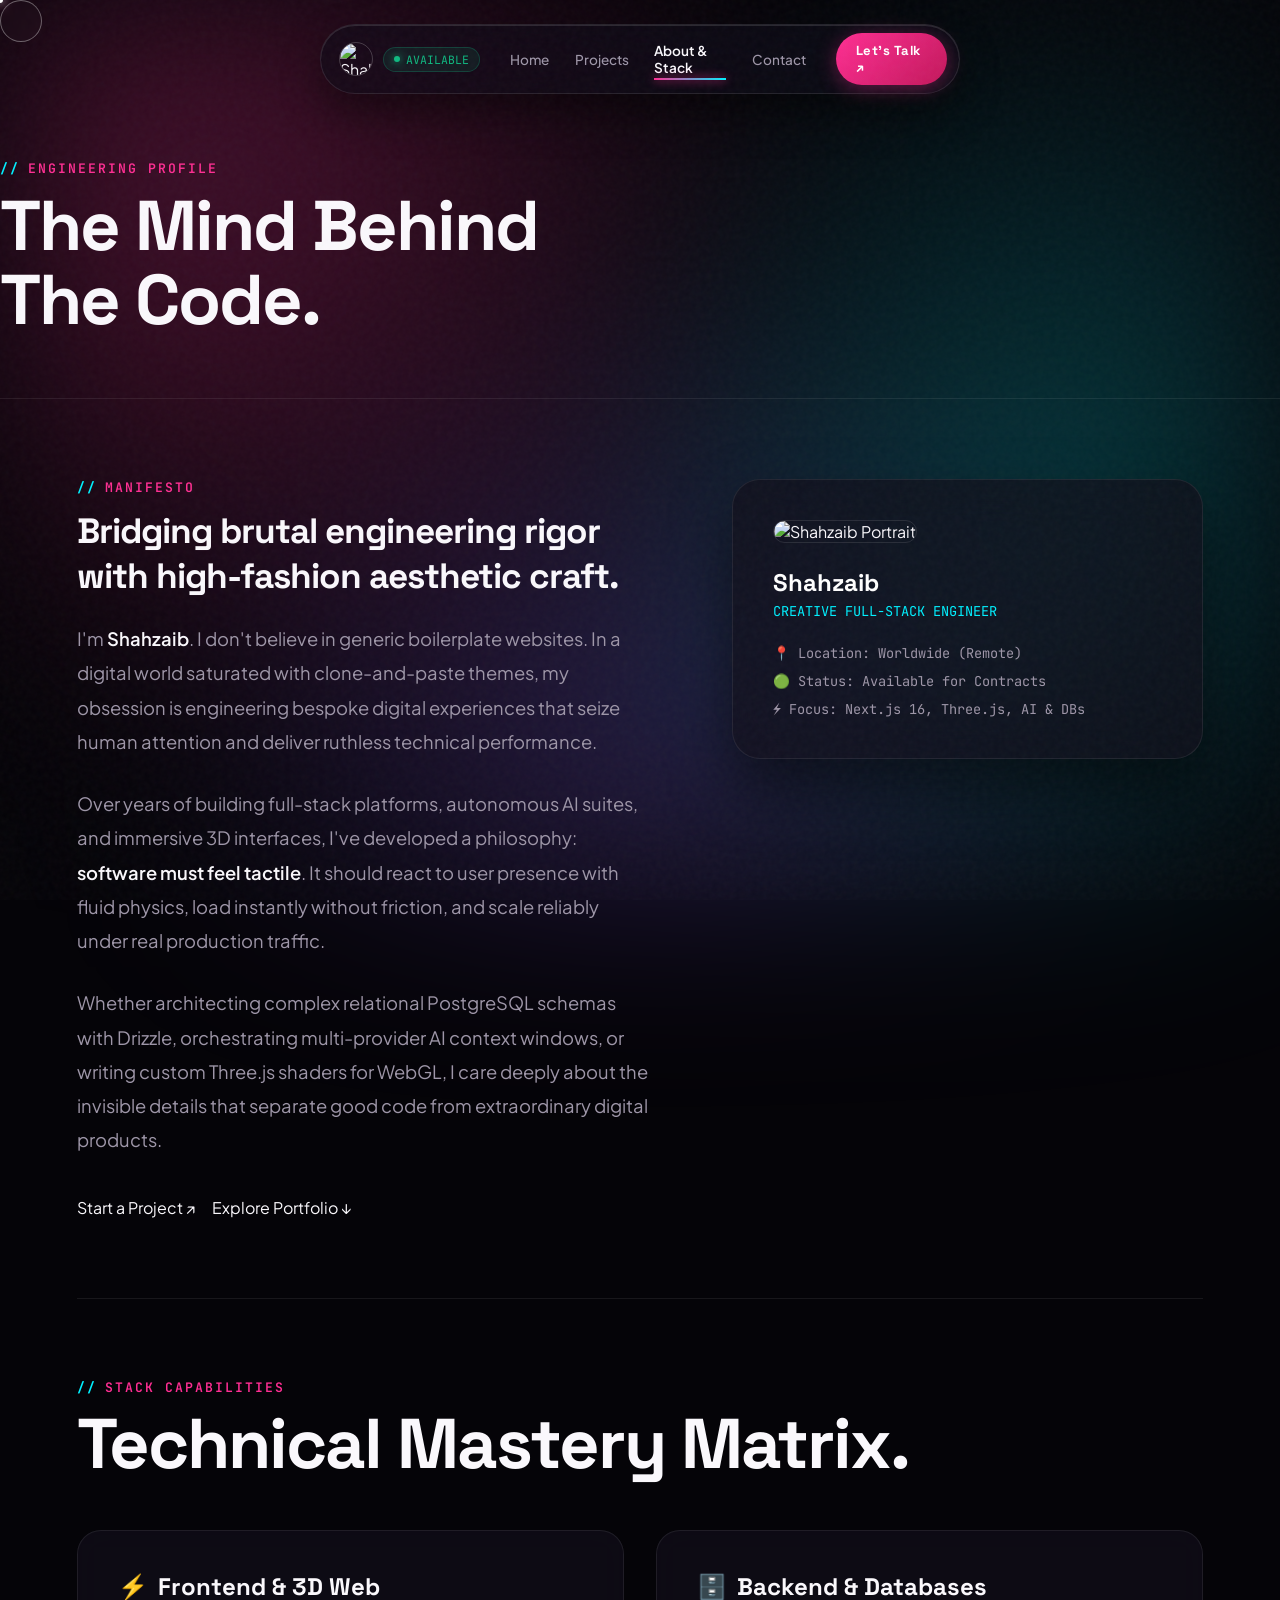
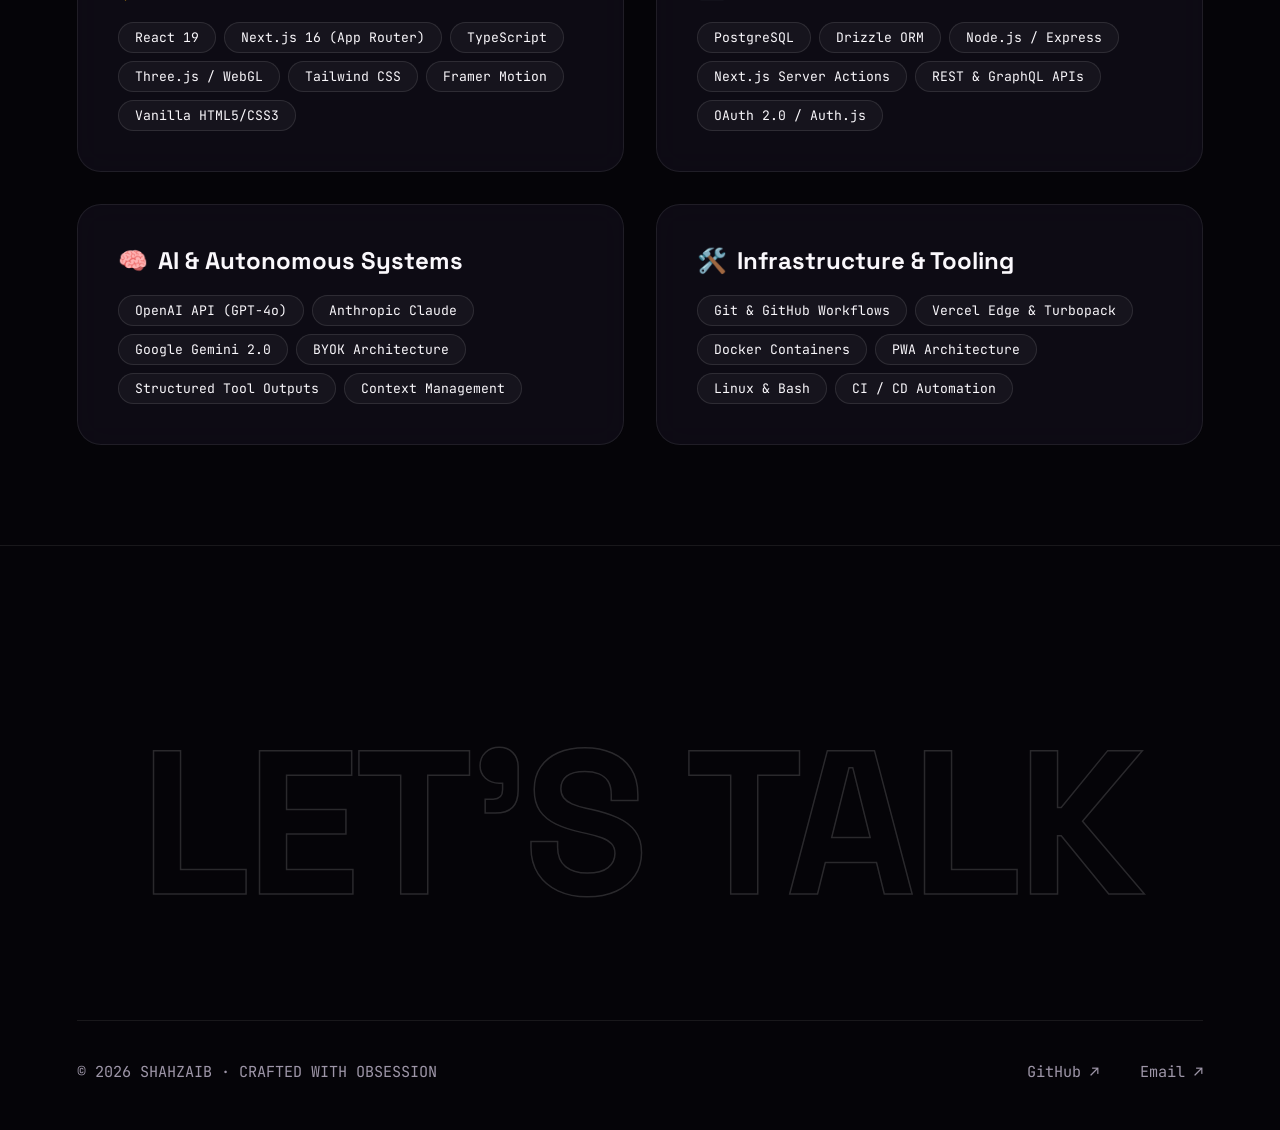
==== about/index.html @ f4f758da "Eliminate .html extensions with clean directory URLs (/work/, /about/, /contact/) and add 3D perspec" ====
<!DOCTYPE html>
<html lang="en">
<head>
    <meta charset="UTF-8">
    <meta name="viewport" content="width=device-width, initial-scale=1.0">
    <title>About & Stack — Shahzaib</title>
    
    <link rel="icon" type="image/jpeg" href="../images/logo.jpg">

    <link rel="preconnect" href="https://fonts.googleapis.com">
    <link rel="preconnect" href="https://fonts.gstatic.com" crossorigin>
    <link href="https://fonts.googleapis.com/css2?family=Plus+Jakarta+Sans:wght@300;400;500;600;700;800&family=Space+Grotesk:wght@500;600;700&family=JetBrains+Mono:wght@400;500&display=swap" rel="stylesheet">
    
    <link rel="stylesheet" href="../assets/css/style.css">

    <style>
        .page-header {
            padding: 160px 0 60px; border-bottom: 1px solid var(--border);
        }
        .bio-section {
            display: grid; grid-template-columns: 1.1fr 0.9fr; gap: 5rem;
            align-items: start; padding-top: 80px; padding-bottom: 80px;
        }
        .bio-text p {
            font-size: 1.15rem; color: var(--text-secondary); line-height: 1.85; margin-bottom: 1.8rem;
        }
        .bio-text p strong { color: var(--text-primary); font-weight: 600; }
        
        .profile-side-card {
            background: var(--bg-card); border: 1px solid var(--border);
            border-radius: 28px; padding: 2.5rem; backdrop-filter: blur(20px);
            box-shadow: 0 30px 60px rgba(0,0,0,0.5); position: sticky; top: 110px;
        }
        .profile-side-card img {
            width: 100%; height: 320px; object-fit: cover; border-radius: 18px;
            margin-bottom: 1.5rem; border: 1px solid rgba(255, 255, 255, 0.1);
        }

        .matrix-grid {
            display: grid; grid-template-columns: repeat(2, 1fr); gap: 2rem; margin-top: 3rem;
        }
        .matrix-card {
            background: var(--bg-card); border: 1px solid var(--border);
            border-radius: 24px; padding: 2.5rem; backdrop-filter: blur(15px);
            transition: all 0.4s var(--ease);
        }
        .matrix-card:hover {
            border-color: var(--accent-pink); transform: translateY(-5px);
            box-shadow: 0 20px 40px rgba(0,0,0,0.4), 0 0 25px rgba(255,46,147,0.15);
        }
        .matrix-card h3 {
            font-family: var(--font-heading); font-size: 1.5rem; margin-bottom: 1.2rem;
            display: flex; align-items: center; gap: 10px;
        }
        .matrix-pills { display: flex; flex-wrap: wrap; gap: 8px; }
        .matrix-pills span {
            background: rgba(255, 255, 255, 0.04); border: 1px solid rgba(255, 255, 255, 0.1);
            padding: 6px 16px; border-radius: 50px; font-family: var(--font-mono);
            font-size: 0.82rem; color: var(--text-primary);
        }

        @media (max-width: 992px) {
            .bio-section { grid-template-columns: 1fr; gap: 3rem; }
            .matrix-grid { grid-template-columns: 1fr; }
            .profile-side-card { position: relative; top: auto; }
        }
    </style>
</head>
<body>

    <div class="noise-overlay"></div>
    <div class="ambient-glow" id="ambient-glow"></div>
    <div class="cursor-dot"></div>
    <div class="cursor-outline"><span class="cursor-text">VIEW</span></div>

    <!-- GLOBAL NAVIGATION (CLEAN URLS) -->
    <nav>
        <a href="../" class="logo">
            <img src="../images/logo.jpg" alt="Shahzaib Logo">
            <span class="nav-status"><span class="status-dot"></span> AVAILABLE</span>
        </a>
        <div class="nav-links">
            <a href="../">Home</a>
            <a href="../work/">Projects</a>
            <a href="./" class="active">About & Stack</a>
            <a href="../contact/">Contact</a>
        </div>
        <a href="../contact/" class="nav-btn" data-cursor="TALK">Let's Talk ↗</a>
    </nav>

    <!-- HEADER -->
    <header class="page-header container">
        <div class="section-eyebrow">ENGINEERING PROFILE</div>
        <h1 class="section-title">The Mind Behind<br>The Code.</h1>
    </header>

    <!-- BIO & DETAILS -->
    <main class="container">
        <section class="bio-section">
            <div class="bio-text">
                <div class="section-eyebrow">MANIFESTO</div>
                <h2 style="font-family: var(--font-heading); font-size: 2.2rem; margin-bottom: 1.5rem; letter-spacing: -1px;">
                    Bridging brutal engineering rigor with high-fashion aesthetic craft.
                </h2>
                <p>
                    I'm <strong>Shahzaib</strong>. I don't believe in generic boilerplate websites. In a digital world saturated with clone-and-paste themes, my obsession is engineering bespoke digital experiences that seize human attention and deliver ruthless technical performance.
                </p>
                <p>
                    Over years of building full-stack platforms, autonomous AI suites, and immersive 3D interfaces, I've developed a philosophy: <strong>software must feel tactile</strong>. It should react to user presence with fluid physics, load instantly without friction, and scale reliably under real production traffic.
                </p>
                <p>
                    Whether architecting complex relational PostgreSQL schemas with Drizzle, orchestrating multi-provider AI context windows, or writing custom Three.js shaders for WebGL, I care deeply about the invisible details that separate good code from extraordinary digital products.
                </p>
                <div style="margin-top: 2.5rem; display: flex; gap: 1rem;">
                    <a href="../contact/" class="btn-primary" data-cursor="TALK">Start a Project ↗</a>
                    <a href="../work/" class="btn-ghost" data-cursor="WORK">Explore Portfolio ↓</a>
                </div>
            </div>

            <div class="profile-side-card">
                <img src="../images/profile.jpg" alt="Shahzaib Portrait">
                <h3 style="font-family: var(--font-heading); font-size: 1.5rem; color: #FFF; margin-bottom: 0.3rem;">Shahzaib</h3>
                <p style="font-family: var(--font-mono); font-size: 0.85rem; color: var(--accent-cyan); margin-bottom: 1.5rem;">CREATIVE FULL-STACK ENGINEER</p>
                <div style="display: flex; flex-direction: column; gap: 10px; font-family: var(--font-mono); font-size: 0.85rem; color: var(--text-secondary);">
                    <div>📍 Location: Worldwide (Remote)</div>
                    <div>🟢 Status: Available for Contracts</div>
                    <div>⚡ Focus: Next.js 16, Three.js, AI & DBs</div>
                </div>
            </div>
        </section>

        <!-- TECHNICAL MASTERY MATRIX -->
        <section style="border-top: 1px solid var(--border); padding-top: 80px; padding-bottom: 100px;">
            <div class="section-eyebrow">STACK CAPABILITIES</div>
            <h2 class="section-title">Technical Mastery Matrix.</h2>
            
            <div class="matrix-grid">
                
                <div class="matrix-card">
                    <h3><span>⚡</span> Frontend & 3D Web</h3>
                    <div class="matrix-pills">
                        <span>React 19</span>
                        <span>Next.js 16 (App Router)</span>
                        <span>TypeScript</span>
                        <span>Three.js / WebGL</span>
                        <span>Tailwind CSS</span>
                        <span>Framer Motion</span>
                        <span>Vanilla HTML5/CSS3</span>
                    </div>
                </div>

                <div class="matrix-card">
                    <h3><span>🗄️</span> Backend & Databases</h3>
                    <div class="matrix-pills">
                        <span>PostgreSQL</span>
                        <span>Drizzle ORM</span>
                        <span>Node.js / Express</span>
                        <span>Next.js Server Actions</span>
                        <span>REST & GraphQL APIs</span>
                        <span>OAuth 2.0 / Auth.js</span>
                    </div>
                </div>

                <div class="matrix-card">
                    <h3><span>🧠</span> AI & Autonomous Systems</h3>
                    <div class="matrix-pills">
                        <span>OpenAI API (GPT-4o)</span>
                        <span>Anthropic Claude</span>
                        <span>Google Gemini 2.0</span>
                        <span>BYOK Architecture</span>
                        <span>Structured Tool Outputs</span>
                        <span>Context Management</span>
                    </div>
                </div>

                <div class="matrix-card">
                    <h3><span>🛠️</span> Infrastructure & Tooling</h3>
                    <div class="matrix-pills">
                        <span>Git & GitHub Workflows</span>
                        <span>Vercel Edge & Turbopack</span>
                        <span>Docker Containers</span>
                        <span>PWA Architecture</span>
                        <span>Linux & Bash</span>
                        <span>CI / CD Automation</span>
                    </div>
                </div>

            </div>
        </section>
    </main>

    <!-- FOOTER -->
    <footer id="contact">
        <div class="footer-huge-wrap">
            <a href="../contact/" class="footer-huge-text" data-cursor="MAIL">LET'S TALK</a>
        </div>
        <div class="footer-bottom">
            <div>© 2026 SHAHZAIB · CRAFTED WITH OBSESSION</div>
            <div class="footer-social">
                <a href="https://github.com/shahzaib-io-dev" target="_blank" rel="noreferrer">GitHub ↗</a>
                <a href="mailto:siyandeveloper@gmail.com">Email ↗</a>
            </div>
        </div>
    </footer>

    <script src="../assets/js/main.js"></script>
</body>
</html>
---- assets/css/style.css ----
/* =========================================
   SHAHZAIB DIGITAL — MARCELO DESIGN GRADE ARCHITECTURE
   ========================================= */

:root {
    --bg-void: #050408;
    --bg-main: #09080e;
    --bg-secondary: #110e1a;
    --bg-card: rgba(18, 15, 26, 0.7);
    --bg-card-hover: rgba(28, 23, 40, 0.9);

    --accent-pink: #FF2E93;
    --accent-cyan: #00F0FF;
    --accent-violet: #8B5CF6;
    --accent-green: #10B981;

    --glow-pink: rgba(255, 46, 147, 0.28);
    --glow-cyan: rgba(0, 240, 255, 0.22);
    --glow-violet: rgba(139, 92, 246, 0.25);

    --text-primary: #FAF8FC;
    --text-secondary: #9E96A8;
    --text-muted: #5F576A;
    --border: rgba(255, 255, 255, 0.08);
    --border-hover: rgba(255, 46, 147, 0.45);

    --font-heading: 'Space Grotesk', -apple-system, sans-serif;
    --font-body: 'Plus Jakarta Sans', sans-serif;
    --font-mono: 'JetBrains Mono', monospace;
    --ease: cubic-bezier(0.16, 1, 0.3, 1);
}

* { margin: 0; padding: 0; box-sizing: border-box; cursor: none; }
html { scroll-behavior: smooth; }

body {
    background-color: var(--bg-void);
    color: var(--text-primary);
    font-family: var(--font-body);
    overflow-x: hidden;
    -webkit-font-smoothing: antialiased;
    position: relative;
    min-height: 100vh;
}

/* Subtle Film Grain Noise Texture */
.noise-overlay {
    position: fixed; inset: 0; width: 100vw; height: 100vh;
    pointer-events: none; z-index: 99998; opacity: 0.035;
    background-image: url("data:image/svg+xml,%3Csvg viewBox='0 0 200 200' xmlns='http://www.w3.org/2000/svg'%3E%3Cfilter id='noiseFilter'%3E%3CfeTurbulence type='fractalNoise' baseFrequency='0.8' numOctaves='3' stitchTiles='stitch'/%3E%3C/filter%3E%3Crect width='100%25' height='100%25' filter='url(%23noiseFilter)'/%3E%3C/svg%3E");
}

/* Ambient Radial Mesh Lights */
.ambient-glow {
    position: fixed; top: 0; left: 0; width: 100vw; height: 100vh;
    pointer-events: none; z-index: -1;
    background: 
        radial-gradient(circle at 15% 15%, var(--glow-pink) 0%, transparent 45%),
        radial-gradient(circle at 85% 55%, var(--glow-cyan) 0%, transparent 45%),
        radial-gradient(circle at 50% 85%, var(--glow-violet) 0%, transparent 50%);
    filter: blur(100px);
    transition: transform 0.2s cubic-bezier(0.1, 0, 0.2, 1);
}

::-webkit-scrollbar { width: 6px; }
::-webkit-scrollbar-track { background: var(--bg-void); }
::-webkit-scrollbar-thumb { background: rgba(255, 255, 255, 0.15); border-radius: 10px; }
::-webkit-scrollbar-thumb:hover { background: var(--accent-pink); }

a { text-decoration: none; color: inherit; }
ul { list-style: none; }

/* =========================================
   CUSTOM FLUID CURSOR
   ========================================= */
.cursor-dot, .cursor-outline {
    position: fixed; top: 0; left: 0; transform: translate(-50%, -50%);
    border-radius: 50%; z-index: 999999; pointer-events: none;
    display: flex; align-items: center; justify-content: center;
}
.cursor-dot {
    width: 6px; height: 6px; background-color: #FFF;
    box-shadow: 0 0 10px #FFF, 0 0 20px var(--accent-pink);
    transition: opacity 0.2s;
}
.cursor-outline {
    width: 42px; height: 42px;
    border: 1px solid rgba(255, 255, 255, 0.35);
    background: rgba(255, 255, 255, 0.02);
    backdrop-filter: blur(2px);
    transition: width 0.35s var(--ease), height 0.35s var(--ease), background-color 0.35s, border-color 0.35s, transform 0.08s linear;
}
.cursor-text {
    font-size: 10px; font-weight: 700; color: #FFF;
    opacity: 0; transition: opacity 0.2s; text-transform: uppercase; letter-spacing: 1.5px;
    font-family: var(--font-heading);
}
.cursor-outline.hovering { 
    width: 90px; height: 90px;
    background-color: rgba(255, 46, 147, 0.25);
    border-color: var(--accent-pink);
    box-shadow: 0 0 35px var(--glow-pink);
    backdrop-filter: blur(4px);
}
.cursor-outline.hovering .cursor-text { opacity: 1; }

/* =========================================
   GLOBAL NAVIGATION (MULTI-PAGE)
   ========================================= */
nav {
    position: fixed; top: 24px; left: 50%; transform: translateX(-50%);
    background: rgba(14, 12, 22, 0.7); backdrop-filter: blur(25px) saturate(180%);
    border: 1px solid rgba(255, 255, 255, 0.1); border-radius: 100px;
    padding: 8px 12px 8px 18px; z-index: 1000;
    display: flex; align-items: center; gap: 30px;
    box-shadow: 0 20px 40px rgba(0, 0, 0, 0.45), inset 0 1px 0 rgba(255, 255, 255, 0.12);
    transition: all 0.4s var(--ease);
}
nav:hover {
    border-color: rgba(255, 46, 147, 0.4);
    box-shadow: 0 20px 50px rgba(255, 46, 147, 0.15), inset 0 1px 0 rgba(255, 255, 255, 0.2);
}
.logo { display: flex; align-items: center; gap: 10px; }
.logo img {
    height: 34px; width: 34px; object-fit: cover; border-radius: 50%;
    border: 1.5px solid rgba(255, 255, 255, 0.2);
    transition: transform 0.4s var(--ease), border-color 0.4s;
}
.logo:hover img { transform: scale(1.1) rotate(6deg); border-color: var(--accent-pink); }

.nav-status {
    display: inline-flex; align-items: center; gap: 6px;
    padding: 4px 10px; border-radius: 50px;
    background: rgba(16, 185, 129, 0.1); border: 1px solid rgba(16, 185, 129, 0.25);
    font-family: var(--font-mono); font-size: 0.72rem; color: #10B981;
}
.status-dot {
    width: 6px; height: 6px; border-radius: 50%; background: #10B981;
    box-shadow: 0 0 8px #10B981; animation: pulse 2s infinite;
}
@keyframes pulse { 0%, 100% { opacity: 1; transform: scale(1); } 50% { opacity: 0.4; transform: scale(0.85); } }

.nav-links { display: flex; gap: 1.6rem; align-items: center; }
.nav-links a {
    font-size: 0.85rem; font-weight: 500; color: var(--text-secondary);
    transition: color 0.3s; position: relative; padding: 4px 0;
    font-family: var(--font-body);
}
.nav-links a.active {
    color: var(--text-primary); font-weight: 600;
}
.nav-links a::after {
    content: ''; position: absolute; bottom: 0; left: 0; width: 0%; height: 2px;
    background: linear-gradient(90deg, var(--accent-pink), var(--accent-cyan));
    transition: width 0.3s var(--ease); box-shadow: 0 0 10px var(--accent-pink);
}
.nav-links a:hover, .nav-links a.active { color: var(--text-primary); }
.nav-links a:hover::after, .nav-links a.active::after { width: 100%; }

.nav-btn {
    background: linear-gradient(135deg, var(--accent-pink), #C2185B);
    color: #FFF; padding: 9px 20px; border-radius: 50px;
    font-weight: 700; font-size: 0.82rem; font-family: var(--font-heading);
    letter-spacing: 0.5px; transition: all 0.3s var(--ease);
    box-shadow: 0 4px 20px rgba(255, 46, 147, 0.35);
}
.nav-btn:hover {
    transform: translateY(-2px) scale(1.04);
    box-shadow: 0 8px 30px rgba(255, 46, 147, 0.6);
    filter: brightness(1.1);
}

/* Mobile Nav Toggle */
.mobile-toggle {
    display: none; background: none; border: none; color: #FFF;
    font-size: 1.5rem; cursor: pointer; padding: 4px;
}

/* =========================================
   LAYOUT UTILITIES
   ========================================= */
.container { max-width: 1360px; margin: 0 auto; padding: 0 6%; }
section { position: relative; padding: 120px 0; }

.section-header { margin-bottom: 3.5rem; }
.section-eyebrow {
    font-family: var(--font-mono); font-size: 0.82rem; font-weight: 600;
    color: var(--accent-pink); letter-spacing: 2px; text-transform: uppercase;
    margin-bottom: 0.8rem; display: flex; align-items: center; gap: 8px;
}
.section-eyebrow::before { content: '//'; color: var(--accent-cyan); font-weight: 700; }
.section-title {
    font-family: var(--font-heading); font-size: clamp(2.4rem, 5.5vw, 4.4rem);
    letter-spacing: -2px; font-weight: 700; line-height: 1.05;
}

.reveal { opacity: 0; transform: translateY(35px); transition: all 0.9s var(--ease); }
.reveal.active { opacity: 1; transform: translateY(0); }

/* =========================================
   PROJECT CARDS WITH HOVER IMAGE REVEAL
   ========================================= */
.projects-grid {
    display: grid; grid-template-columns: 1fr; gap: 3.5rem; margin-top: 2rem;
}
.project-card {
    position: relative; border-radius: 28px; overflow: hidden;
    background: var(--bg-card);
    border: 1px solid var(--border);
    box-shadow: 0 30px 60px rgba(0, 0, 0, 0.6), inset 0 1px 0 rgba(255, 255, 255, 0.12);
    backdrop-filter: blur(20px);
    transition: all 0.5s var(--ease);
    display: grid; grid-template-columns: 1.15fr 0.85fr; min-height: 480px;
}
.project-card:hover {
    border-color: var(--accent-pink);
    transform: translateY(-8px);
    box-shadow: 0 40px 90px rgba(255, 46, 147, 0.22), inset 0 1px 0 rgba(255, 255, 255, 0.25);
}

/* Card Content Half */
.project-info {
    padding: 4rem; display: flex; flex-direction: column; justify-content: space-between;
    position: relative; z-index: 3;
}
.project-tag-row { display: flex; align-items: center; gap: 12px; margin-bottom: 1.2rem; }
.project-num { font-family: var(--font-mono); font-size: 0.95rem; font-weight: 600; color: var(--accent-cyan); }
.project-badge {
    padding: 4px 12px; border-radius: 50px; font-family: var(--font-heading);
    font-size: 0.72rem; font-weight: 700; letter-spacing: 1px; text-transform: uppercase;
    background: rgba(255, 46, 147, 0.15); border: 1px solid rgba(255, 46, 147, 0.4);
    color: var(--accent-pink);
}
.project-badge.cyan {
    background: rgba(0, 240, 255, 0.12); border-color: rgba(0, 240, 255, 0.4);
    color: var(--accent-cyan);
}

.project-title {
    font-family: var(--font-heading); font-size: clamp(2.2rem, 4vw, 3.4rem);
    letter-spacing: -1.5px; font-weight: 700; color: #FFF; line-height: 1.1; margin-bottom: 1.2rem;
}
.project-desc {
    color: var(--text-secondary); font-size: 1.05rem; line-height: 1.7; margin-bottom: 2rem;
    max-width: 540px;
}

.project-tech { display: flex; gap: 8px; flex-wrap: wrap; margin-bottom: 2rem; }
.project-tech span {
    border: 1px solid rgba(255, 255, 255, 0.1); padding: 5px 14px;
    border-radius: 50px; font-size: 0.78rem; font-family: var(--font-mono);
    backdrop-filter: blur(8px); background: rgba(255, 255, 255, 0.03);
    color: var(--text-primary);
}

.project-actions { display: flex; gap: 1.2rem; align-items: center; }
.btn-project-cta {
    display: inline-flex; align-items: center; gap: 8px;
    background: linear-gradient(135deg, var(--accent-pink), #B70F62);
    color: #FFF; padding: 12px 24px; border-radius: 50px;
    font-family: var(--font-heading); font-weight: 700; font-size: 0.88rem;
    transition: all 0.3s var(--ease); box-shadow: 0 4px 20px var(--glow-pink);
}
.btn-project-cta:hover {
    transform: translateY(-2px) scale(1.03);
    box-shadow: 0 8px 30px rgba(255, 46, 147, 0.5);
}

/* Card Visual / Image Half with Hover Reveal Effect */
.project-visual-half {
    position: relative; overflow: hidden; border-left: 1px solid var(--border);
    display: flex; align-items: center; justify-content: center;
    background: #000;
}
.project-image {
    width: 100%; height: 100%; object-fit: cover; object-position: center;
    filter: blur(14px) grayscale(60%) brightness(0.65);
    transform: scale(1.12);
    transition: all 0.7s var(--ease);
}
.project-visual-overlay {
    position: absolute; inset: 0;
    background: radial-gradient(circle at center, rgba(255, 46, 147, 0.1), transparent 70%),
                rgba(9, 8, 14, 0.4);
    transition: all 0.7s var(--ease);
    pointer-events: none;
}
.hover-reveal-tag {
    position: absolute; z-index: 4;
    padding: 8px 18px; border-radius: 50px;
    background: rgba(14, 12, 22, 0.85); backdrop-filter: blur(15px);
    border: 1px solid rgba(255, 255, 255, 0.2);
    font-family: var(--font-heading); font-size: 0.82rem; font-weight: 700;
    color: #FFF; letter-spacing: 1px;
    box-shadow: 0 10px 30px rgba(0, 0, 0, 0.5);
    transition: all 0.4s var(--ease);
}

/* ON HOVER: REVEAL IMAGE IN FULL SHARP COLOR! */
.project-card:hover .project-image {
    filter: blur(0px) grayscale(0%) brightness(1);
    transform: scale(1.02);
}
.project-card:hover .project-visual-overlay {
    background: rgba(0, 0, 0, 0.05);
}
.project-card:hover .hover-reveal-tag {
    background: var(--accent-pink); color: #FFF; border-color: var(--accent-pink);
    box-shadow: 0 0 25px var(--accent-pink); transform: scale(1.08);
}

/* =========================================
   SERVICES / CAPABILITIES
   ========================================= */
.services-grid { display: grid; grid-template-columns: repeat(3, 1fr); gap: 2rem; }
.service-card {
    padding: 3.2rem 2.4rem; background: var(--bg-card);
    border: 1px solid var(--border); border-radius: 24px;
    position: relative; overflow: hidden; backdrop-filter: blur(20px);
    transition: all 0.4s var(--ease);
}
.service-card::before {
    content: ''; position: absolute; inset: 0; z-index: 0; pointer-events: none;
    background: radial-gradient(500px circle at var(--mouse-x, 0) var(--mouse-y, 0), rgba(255, 46, 147, 0.12), transparent 45%);
    opacity: 0; transition: opacity 0.3s;
}
.service-card:hover {
    border-color: rgba(255, 46, 147, 0.45);
    transform: translateY(-6px);
    box-shadow: 0 20px 40px rgba(0, 0, 0, 0.4), 0 0 30px rgba(255, 46, 147, 0.1);
}
.service-card:hover::before { opacity: 1; }
.service-icon {
    font-size: 2.2rem; margin-bottom: 1.6rem; display: block;
    background: linear-gradient(135deg, var(--accent-pink), var(--accent-cyan));
    -webkit-background-clip: text; -webkit-text-fill-color: transparent;
}
.service-card h4 {
    font-size: 1.55rem; margin-bottom: 0.9rem; font-family: var(--font-heading);
    font-weight: 700; color: #FFF; position: relative; z-index: 1;
}
.service-card p {
    color: var(--text-secondary); line-height: 1.7; font-size: 0.96rem;
    position: relative; z-index: 1;
}

/* =========================================
   FOOTER (MASSIVE KINETIC ACTION)
   ========================================= */
footer {
    padding: 9rem 6% 3rem; background: var(--bg-void);
    display: flex; flex-direction: column; justify-content: space-between;
    min-height: 65vh; position: relative; overflow: hidden; border-top: 1px solid var(--border);
}
.footer-huge-wrap { flex: 1; display: flex; align-items: center; justify-content: center; }
.footer-huge-text {
    font-family: var(--font-heading); font-size: clamp(4.5rem, 16vw, 13.5rem);
    font-weight: 800; line-height: 0.85; letter-spacing: -5px;
    color: transparent; -webkit-text-stroke: 1.5px rgba(255, 255, 255, 0.15);
    transition: all 0.6s var(--ease); text-align: center; display: block;
}
.footer-huge-text:hover {
    color: #FFF; -webkit-text-stroke: 1.5px #FFF;
    text-shadow: 0 0 80px var(--accent-pink), 0 0 120px var(--accent-cyan);
    transform: scale(1.02);
}
.footer-bottom {
    display: flex; justify-content: space-between; align-items: center;
    color: var(--text-secondary); font-size: 0.95rem; font-family: var(--font-mono);
    border-top: 1px solid var(--border); padding-top: 2.5rem; margin-top: 4rem;
}
.footer-social a {
    margin-left: 2rem; transition: all 0.3s; color: var(--text-secondary);
}
.footer-social a:hover { color: var(--accent-cyan); text-shadow: 0 0 12px var(--accent-cyan); }

/* =========================================
   RESPONSIVE DESIGN (MOBILE FOCUSED)
   ========================================= */
@media (max-width: 992px) {
    * { cursor: auto !important; }
    .cursor-dot, .cursor-outline { display: none; }
    nav { width: 92%; padding: 8px 14px; justify-content: space-between; }
    .nav-links { display: none; }
    .mobile-toggle { display: block; }
    .services-grid { grid-template-columns: 1fr; }
    .project-card {
        grid-template-columns: 1fr; min-height: auto;
    }
    .project-visual-half {
        height: 280px; order: -1; border-left: none; border-bottom: 1px solid var(--border);
    }
    .project-image {
        filter: blur(0px) grayscale(0%) brightness(0.9);
        transform: none;
    }
    .hover-reveal-tag { display: none; }
    .project-info { padding: 2.2rem 1.8rem; }
    .footer-huge-text { -webkit-text-stroke: 1.5px #FFF; color: #FFF; font-size: clamp(3.5rem, 14vw, 7rem); }
    .footer-bottom { flex-direction: column; gap: 1.5rem; text-align: center; }
    .footer-social a { margin: 0 1rem; }
}
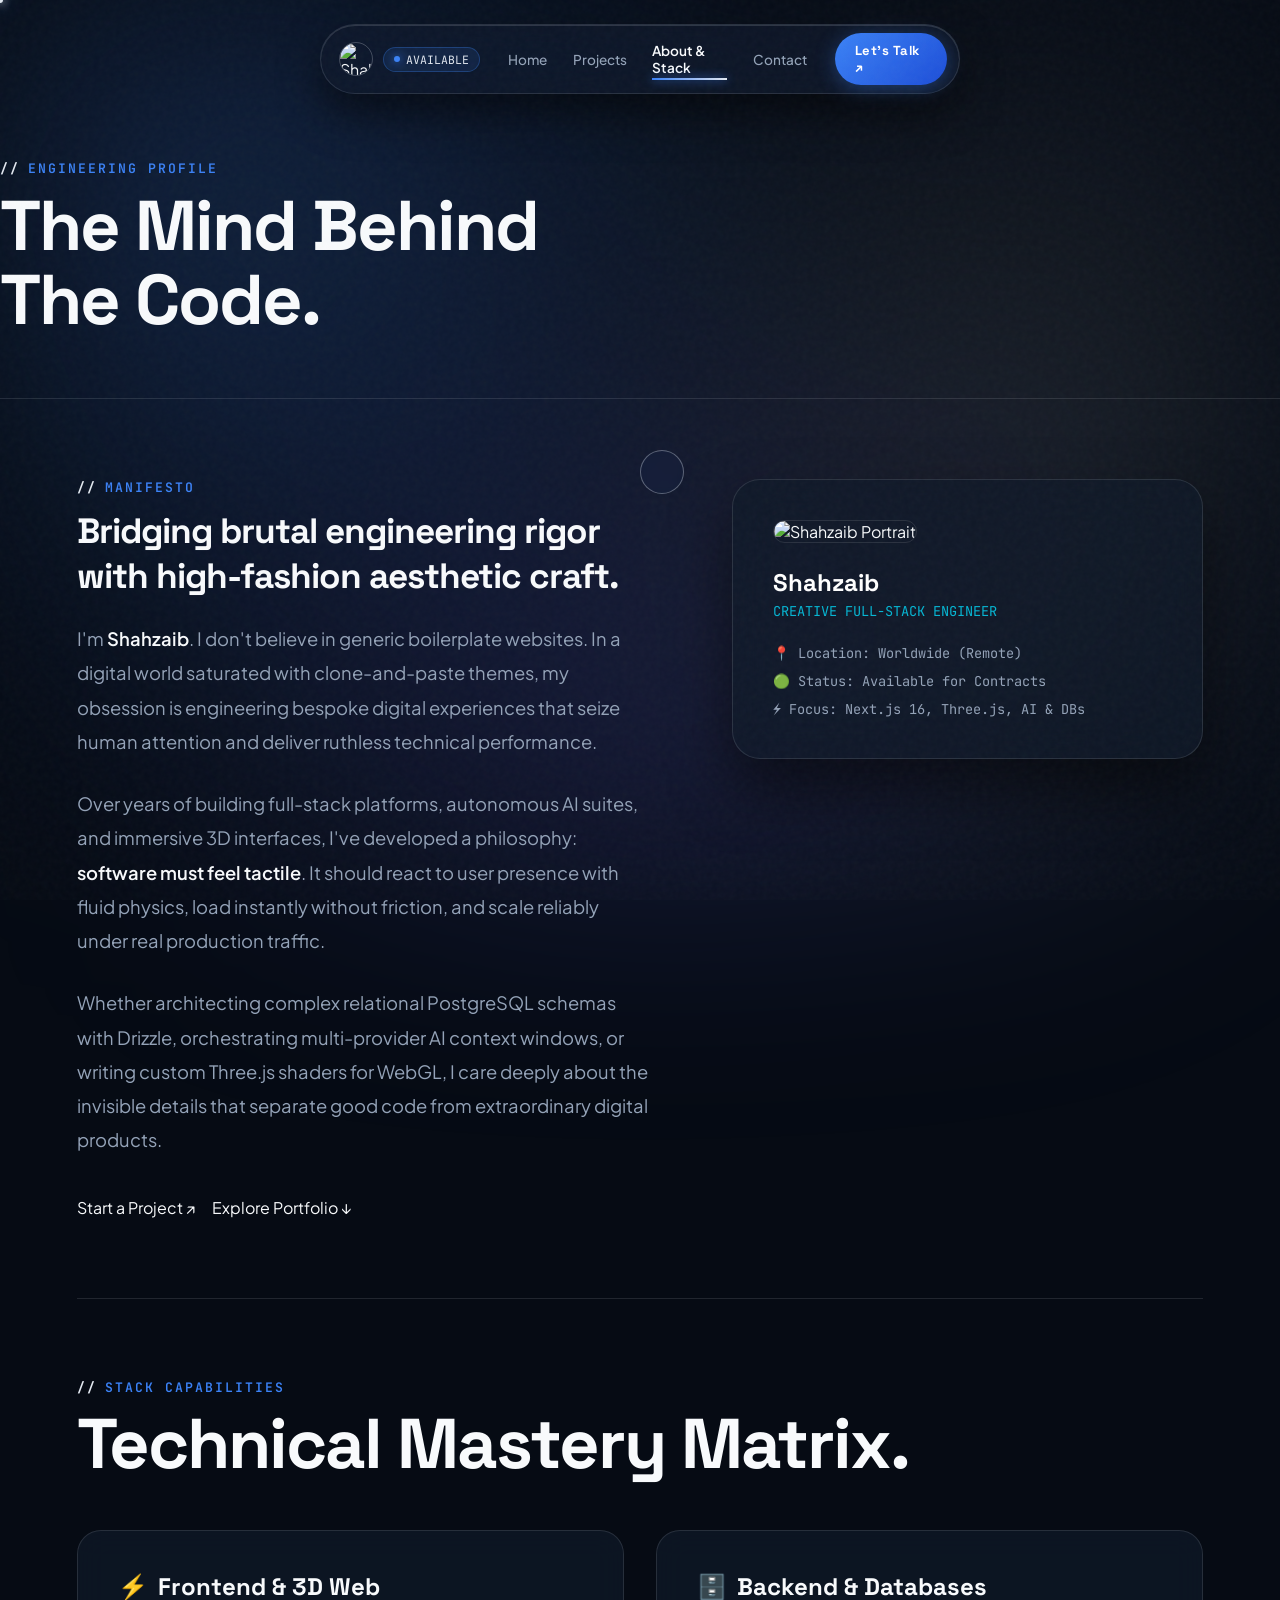
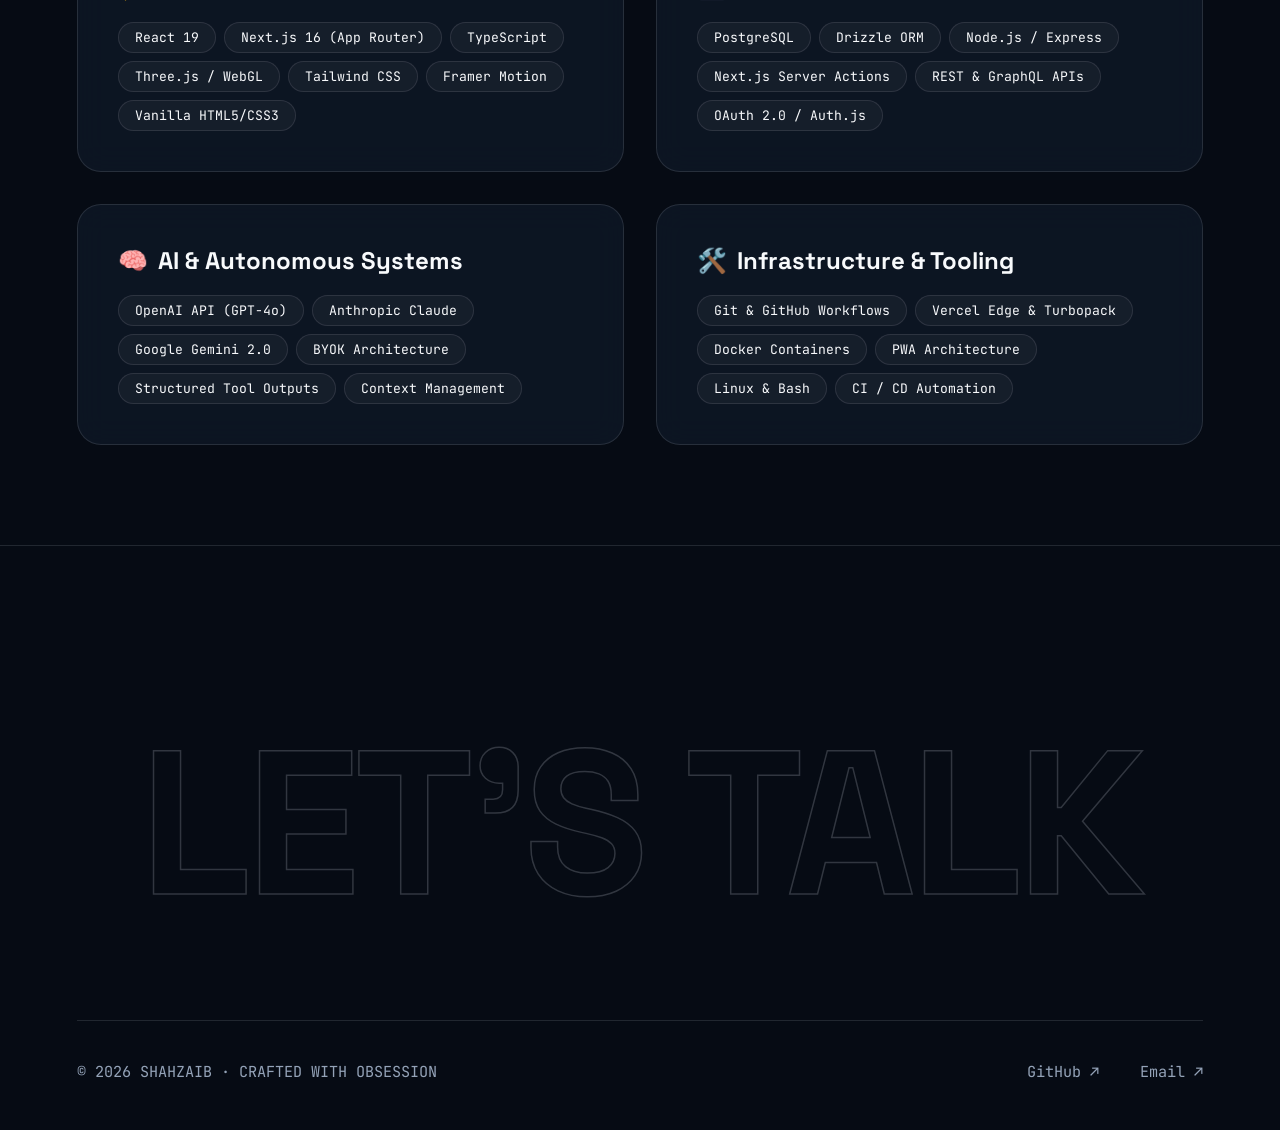
==== commit cebbca13: "feat: complete God-Level 3D portfolio overhaul with Midnight Sapphire & Platinum palette, 3D Quantum" ====
--- a/about/index.html
+++ b/about/index.html
@@ -45,8 +45,8 @@
             transition: all 0.4s var(--ease);
         }
         .matrix-card:hover {
-            border-color: var(--accent-pink); transform: translateY(-5px);
-            box-shadow: 0 20px 40px rgba(0,0,0,0.4), 0 0 25px rgba(255,46,147,0.15);
+            border-color: var(--accent-sapphire); transform: translateY(-5px);
+            box-shadow: 0 20px 40px rgba(0,0,0,0.4), 0 0 25px var(--glow-sapphire);
         }
         .matrix-card h3 {
             font-family: var(--font-heading); font-size: 1.5rem; margin-bottom: 1.2rem;
--- a/assets/css/style.css
+++ b/assets/css/style.css
@@ -1,28 +1,31 @@
-/* =========================================
-   SHAHZAIB DIGITAL — MARCELO DESIGN GRADE ARCHITECTURE
-   ========================================= */
+/* ==========================================================================
+   SHAHZAIB DIGITAL — GOD-LEVEL CREATIVE ARCHITECTURE
+   Theme: Midnight Sapphire & Platinum
+   ========================================================================== */
 
 :root {
-    --bg-void: #050408;
-    --bg-main: #09080e;
-    --bg-secondary: #110e1a;
-    --bg-card: rgba(18, 15, 26, 0.7);
-    --bg-card-hover: rgba(28, 23, 40, 0.9);
-
-    --accent-pink: #FF2E93;
-    --accent-cyan: #00F0FF;
-    --accent-violet: #8B5CF6;
-    --accent-green: #10B981;
-
-    --glow-pink: rgba(255, 46, 147, 0.28);
-    --glow-cyan: rgba(0, 240, 255, 0.22);
-    --glow-violet: rgba(139, 92, 246, 0.25);
-
-    --text-primary: #FAF8FC;
-    --text-secondary: #9E96A8;
-    --text-muted: #5F576A;
-    --border: rgba(255, 255, 255, 0.08);
-    --border-hover: rgba(255, 46, 147, 0.45);
+    /* Sovereign Color Tokens */
+    --bg-void: #060B14;               /* Midnight Navy */
+    --bg-surface: #101929;            /* Deep Slate */
+    --bg-card: rgba(16, 25, 41, 0.72);
+    --bg-card-hover: rgba(22, 36, 58, 0.88);
+
+    --accent-sapphire: #3B82F6;       /* Royal Sapphire */
+    --accent-platinum: #E2E8F0;       /* Cool Platinum */
+    --accent-cyan: #06B6D4;           /* Electric Cyan (subtle highlight) */
+    --accent-violet: #6366F1;         /* Deep Indigo */
+
+    --glow-sapphire: rgba(59, 130, 246, 0.35);
+    --glow-platinum: rgba(226, 232, 240, 0.22);
+    --glow-ambient: rgba(59, 130, 246, 0.12);
+
+    --text-primary: #F8FAFC;          /* Crisp Snow */
+    --text-secondary: #94A3B8;        /* Muted Slate */
+    --text-muted: #64748B;
+    
+    --border: rgba(226, 232, 240, 0.12);
+    --border-hover: rgba(59, 130, 246, 0.45);
+    --border-platinum: rgba(226, 232, 240, 0.28);
 
     --font-heading: 'Space Grotesk', -apple-system, sans-serif;
     --font-body: 'Plus Jakarta Sans', sans-serif;
@@ -46,7 +49,7 @@
 /* Subtle Film Grain Noise Texture */
 .noise-overlay {
     position: fixed; inset: 0; width: 100vw; height: 100vh;
-    pointer-events: none; z-index: 99998; opacity: 0.035;
+    pointer-events: none; z-index: 99998; opacity: 0.032;
     background-image: url("data:image/svg+xml,%3Csvg viewBox='0 0 200 200' xmlns='http://www.w3.org/2000/svg'%3E%3Cfilter id='noiseFilter'%3E%3CfeTurbulence type='fractalNoise' baseFrequency='0.8' numOctaves='3' stitchTiles='stitch'/%3E%3C/filter%3E%3Crect width='100%25' height='100%25' filter='url(%23noiseFilter)'/%3E%3C/svg%3E");
 }
 
@@ -55,23 +58,23 @@
     position: fixed; top: 0; left: 0; width: 100vw; height: 100vh;
     pointer-events: none; z-index: -1;
     background: 
-        radial-gradient(circle at 15% 15%, var(--glow-pink) 0%, transparent 45%),
-        radial-gradient(circle at 85% 55%, var(--glow-cyan) 0%, transparent 45%),
-        radial-gradient(circle at 50% 85%, var(--glow-violet) 0%, transparent 50%);
-    filter: blur(100px);
+        radial-gradient(circle at 18% 18%, rgba(59, 130, 246, 0.22) 0%, transparent 48%),
+        radial-gradient(circle at 82% 48%, rgba(226, 232, 240, 0.1) 0%, transparent 45%),
+        radial-gradient(circle at 50% 88%, rgba(99, 102, 241, 0.18) 0%, transparent 55%);
+    filter: blur(120px);
     transition: transform 0.2s cubic-bezier(0.1, 0, 0.2, 1);
 }
 
 ::-webkit-scrollbar { width: 6px; }
 ::-webkit-scrollbar-track { background: var(--bg-void); }
-::-webkit-scrollbar-thumb { background: rgba(255, 255, 255, 0.15); border-radius: 10px; }
-::-webkit-scrollbar-thumb:hover { background: var(--accent-pink); }
+::-webkit-scrollbar-thumb { background: rgba(226, 232, 240, 0.18); border-radius: 10px; }
+::-webkit-scrollbar-thumb:hover { background: var(--accent-sapphire); }
 
 a { text-decoration: none; color: inherit; }
 ul { list-style: none; }
 
 /* =========================================
-   CUSTOM FLUID CURSOR
+   CUSTOM FLUID MAGNETIC CURSOR
    ========================================= */
 .cursor-dot, .cursor-outline {
     position: fixed; top: 0; left: 0; transform: translate(-50%, -50%);
@@ -79,15 +82,15 @@
     display: flex; align-items: center; justify-content: center;
 }
 .cursor-dot {
-    width: 6px; height: 6px; background-color: #FFF;
-    box-shadow: 0 0 10px #FFF, 0 0 20px var(--accent-pink);
+    width: 6px; height: 6px; background-color: var(--accent-platinum);
+    box-shadow: 0 0 10px #FFF, 0 0 20px var(--accent-sapphire);
     transition: opacity 0.2s;
 }
 .cursor-outline {
-    width: 42px; height: 42px;
-    border: 1px solid rgba(255, 255, 255, 0.35);
-    background: rgba(255, 255, 255, 0.02);
-    backdrop-filter: blur(2px);
+    width: 44px; height: 44px;
+    border: 1px solid rgba(226, 232, 240, 0.35);
+    background: rgba(59, 130, 246, 0.04);
+    backdrop-filter: blur(3px);
     transition: width 0.35s var(--ease), height 0.35s var(--ease), background-color 0.35s, border-color 0.35s, transform 0.08s linear;
 }
 .cursor-text {
@@ -96,47 +99,47 @@
     font-family: var(--font-heading);
 }
 .cursor-outline.hovering { 
-    width: 90px; height: 90px;
-    background-color: rgba(255, 46, 147, 0.25);
-    border-color: var(--accent-pink);
-    box-shadow: 0 0 35px var(--glow-pink);
-    backdrop-filter: blur(4px);
+    width: 95px; height: 95px;
+    background-color: rgba(59, 130, 246, 0.22);
+    border-color: var(--accent-sapphire);
+    box-shadow: 0 0 35px var(--glow-sapphire);
+    backdrop-filter: blur(5px);
 }
 .cursor-outline.hovering .cursor-text { opacity: 1; }
 
 /* =========================================
-   GLOBAL NAVIGATION (MULTI-PAGE)
+   GLOBAL NAVIGATION (CLEAN MULTI-PAGE + AUDIO)
    ========================================= */
 nav {
     position: fixed; top: 24px; left: 50%; transform: translateX(-50%);
-    background: rgba(14, 12, 22, 0.7); backdrop-filter: blur(25px) saturate(180%);
-    border: 1px solid rgba(255, 255, 255, 0.1); border-radius: 100px;
+    background: rgba(16, 25, 41, 0.75); backdrop-filter: blur(25px) saturate(180%);
+    border: 1px solid var(--border); border-radius: 100px;
     padding: 8px 12px 8px 18px; z-index: 1000;
-    display: flex; align-items: center; gap: 30px;
-    box-shadow: 0 20px 40px rgba(0, 0, 0, 0.45), inset 0 1px 0 rgba(255, 255, 255, 0.12);
+    display: flex; align-items: center; gap: 28px;
+    box-shadow: 0 20px 40px rgba(0, 0, 0, 0.5), inset 0 1px 0 rgba(226, 232, 240, 0.15);
     transition: all 0.4s var(--ease);
 }
 nav:hover {
-    border-color: rgba(255, 46, 147, 0.4);
-    box-shadow: 0 20px 50px rgba(255, 46, 147, 0.15), inset 0 1px 0 rgba(255, 255, 255, 0.2);
+    border-color: rgba(59, 130, 246, 0.45);
+    box-shadow: 0 20px 50px rgba(59, 130, 246, 0.18), inset 0 1px 0 rgba(226, 232, 240, 0.25);
 }
 .logo { display: flex; align-items: center; gap: 10px; }
 .logo img {
     height: 34px; width: 34px; object-fit: cover; border-radius: 50%;
-    border: 1.5px solid rgba(255, 255, 255, 0.2);
+    border: 1.5px solid rgba(226, 232, 240, 0.25);
     transition: transform 0.4s var(--ease), border-color 0.4s;
 }
-.logo:hover img { transform: scale(1.1) rotate(6deg); border-color: var(--accent-pink); }
+.logo:hover img { transform: scale(1.1) rotate(6deg); border-color: var(--accent-sapphire); }
 
 .nav-status {
     display: inline-flex; align-items: center; gap: 6px;
     padding: 4px 10px; border-radius: 50px;
-    background: rgba(16, 185, 129, 0.1); border: 1px solid rgba(16, 185, 129, 0.25);
-    font-family: var(--font-mono); font-size: 0.72rem; color: #10B981;
+    background: rgba(59, 130, 246, 0.12); border: 1px solid rgba(59, 130, 246, 0.3);
+    font-family: var(--font-mono); font-size: 0.72rem; color: var(--accent-platinum);
 }
 .status-dot {
-    width: 6px; height: 6px; border-radius: 50%; background: #10B981;
-    box-shadow: 0 0 8px #10B981; animation: pulse 2s infinite;
+    width: 6px; height: 6px; border-radius: 50%; background: var(--accent-sapphire);
+    box-shadow: 0 0 10px var(--accent-sapphire); animation: pulse 2s infinite;
 }
 @keyframes pulse { 0%, 100% { opacity: 1; transform: scale(1); } 50% { opacity: 0.4; transform: scale(0.85); } }
 
@@ -151,26 +154,49 @@
 }
 .nav-links a::after {
     content: ''; position: absolute; bottom: 0; left: 0; width: 0%; height: 2px;
-    background: linear-gradient(90deg, var(--accent-pink), var(--accent-cyan));
-    transition: width 0.3s var(--ease); box-shadow: 0 0 10px var(--accent-pink);
+    background: linear-gradient(90deg, var(--accent-sapphire), var(--accent-platinum));
+    transition: width 0.3s var(--ease); box-shadow: 0 0 10px var(--accent-sapphire);
 }
 .nav-links a:hover, .nav-links a.active { color: var(--text-primary); }
 .nav-links a:hover::after, .nav-links a.active::after { width: 100%; }
 
+/* Audio Synthesizer Pill */
+.audio-pill {
+    background: rgba(226, 232, 240, 0.05); border: 1px solid rgba(226, 232, 240, 0.15);
+    color: var(--text-secondary); padding: 7px 14px; border-radius: 50px;
+    font-family: var(--font-mono); font-size: 0.74rem; font-weight: 600;
+    display: inline-flex; align-items: center; gap: 8px; cursor: pointer;
+    transition: all 0.3s var(--ease);
+}
+.audio-pill:hover, .audio-pill.active {
+    background: rgba(59, 130, 246, 0.15); border-color: var(--accent-sapphire);
+    color: var(--text-primary); box-shadow: 0 0 15px var(--glow-sapphire);
+}
+.audio-bars {
+    display: inline-flex; align-items: flex-end; gap: 2px; height: 12px;
+}
+.audio-bar {
+    width: 2px; height: 4px; background: var(--text-secondary); border-radius: 1px;
+    transition: height 0.2s;
+}
+.audio-pill.active .audio-bar:nth-child(1) { animation: wave 0.8s infinite alternate ease-in-out; }
+.audio-pill.active .audio-bar:nth-child(2) { animation: wave 1.1s infinite alternate ease-in-out 0.2s; }
+.audio-pill.active .audio-bar:nth-child(3) { animation: wave 0.9s infinite alternate ease-in-out 0.4s; }
+@keyframes wave { 0% { height: 3px; } 100% { height: 12px; background: var(--accent-sapphire); } }
+
 .nav-btn {
-    background: linear-gradient(135deg, var(--accent-pink), #C2185B);
+    background: linear-gradient(135deg, var(--accent-sapphire), #1D4ED8);
     color: #FFF; padding: 9px 20px; border-radius: 50px;
     font-weight: 700; font-size: 0.82rem; font-family: var(--font-heading);
     letter-spacing: 0.5px; transition: all 0.3s var(--ease);
-    box-shadow: 0 4px 20px rgba(255, 46, 147, 0.35);
+    box-shadow: 0 4px 20px var(--glow-sapphire);
 }
 .nav-btn:hover {
     transform: translateY(-2px) scale(1.04);
-    box-shadow: 0 8px 30px rgba(255, 46, 147, 0.6);
+    box-shadow: 0 8px 30px rgba(59, 130, 246, 0.6);
     filter: brightness(1.1);
 }
 
-/* Mobile Nav Toggle */
 .mobile-toggle {
     display: none; background: none; border: none; color: #FFF;
     font-size: 1.5rem; cursor: pointer; padding: 4px;
@@ -185,10 +211,10 @@
 .section-header { margin-bottom: 3.5rem; }
 .section-eyebrow {
     font-family: var(--font-mono); font-size: 0.82rem; font-weight: 600;
-    color: var(--accent-pink); letter-spacing: 2px; text-transform: uppercase;
+    color: var(--accent-sapphire); letter-spacing: 2px; text-transform: uppercase;
     margin-bottom: 0.8rem; display: flex; align-items: center; gap: 8px;
 }
-.section-eyebrow::before { content: '//'; color: var(--accent-cyan); font-weight: 700; }
+.section-eyebrow::before { content: '//'; color: var(--accent-platinum); font-weight: 700; }
 .section-title {
     font-family: var(--font-heading); font-size: clamp(2.4rem, 5.5vw, 4.4rem);
     letter-spacing: -2px; font-weight: 700; line-height: 1.05;
@@ -198,7 +224,241 @@
 .reveal.active { opacity: 1; transform: translateY(0); }
 
 /* =========================================
-   PROJECT CARDS WITH HOVER IMAGE REVEAL
+   PROJECT SHOWCASE CAROUSEL (COLUMN-WISE)
+   ========================================= */
+.carousel-header-wrap {
+    display: flex; align-items: flex-end; justify-content: space-between;
+    margin-bottom: 2.8rem; flex-wrap: wrap; gap: 1.5rem;
+}
+.carousel-controls {
+    display: flex; align-items: center; gap: 1rem;
+}
+.carousel-counter {
+    font-family: var(--font-mono); font-size: 0.95rem; color: var(--text-secondary);
+    display: flex; align-items: center; gap: 6px; padding: 10px 20px; border-radius: 100px;
+    background: rgba(226, 232, 240, 0.03); border: 1px solid var(--border);
+    backdrop-filter: blur(12px);
+}
+.carousel-counter #active-num {
+    color: var(--accent-sapphire); font-weight: 700; font-size: 1.15rem;
+    text-shadow: 0 0 10px var(--glow-sapphire);
+}
+.carousel-counter .counter-slash { opacity: 0.4; }
+.carousel-counter .total-num { opacity: 0.7; }
+
+.carousel-nav-btn {
+    width: 48px; height: 48px; border-radius: 50%;
+    background: rgba(226, 232, 240, 0.04); border: 1px solid var(--border);
+    color: #FFF; display: inline-flex; align-items: center; justify-content: center;
+    font-size: 1.25rem; cursor: pointer; transition: all 0.35s var(--ease);
+    backdrop-filter: blur(12px); outline: none;
+}
+.carousel-nav-btn:hover:not(:disabled) {
+    background: var(--accent-sapphire); border-color: var(--accent-sapphire);
+    color: #FFF; box-shadow: 0 0 25px var(--glow-sapphire);
+    transform: scale(1.1);
+}
+.carousel-nav-btn:disabled {
+    opacity: 0.28; cursor: not-allowed; border-color: rgba(226, 232, 240, 0.06);
+}
+
+.projects-carousel-container {
+    position: relative; overflow: hidden; width: 100%;
+    padding: 0.5rem 0 1.5rem;
+}
+.projects-carousel-track {
+    display: flex; gap: 2rem;
+    transition: transform 0.65s cubic-bezier(0.16, 1, 0.3, 1);
+    will-change: transform;
+}
+
+/* Individual Column Card */
+.carousel-card {
+    flex: 0 0 calc(50% - 1rem); min-width: 0;
+    border-radius: 28px; overflow: hidden;
+    background: var(--bg-card);
+    border: 1px solid var(--border);
+    box-shadow: 0 24px 60px rgba(0, 0, 0, 0.55), inset 0 1px 0 rgba(226, 232, 240, 0.15);
+    backdrop-filter: blur(20px);
+    transition: all 0.45s var(--ease);
+    display: flex; flex-direction: column;
+    position: relative;
+}
+.carousel-card::before {
+    content: ''; position: absolute; inset: 0; z-index: 0; pointer-events: none;
+    background: radial-gradient(550px circle at var(--mouse-x, 0) var(--mouse-y, 0), rgba(59, 130, 246, 0.16), transparent 50%);
+    opacity: 0; transition: opacity 0.35s;
+}
+.carousel-card:hover {
+    border-color: var(--accent-sapphire);
+    transform: translateY(-8px);
+    box-shadow: 0 35px 80px rgba(59, 130, 246, 0.22), inset 0 1px 0 rgba(226, 232, 240, 0.28);
+}
+.carousel-card:hover::before { opacity: 1; }
+
+/* Visual Preview Top */
+.carousel-card-visual {
+    position: relative; height: 260px; overflow: hidden;
+    background: #020408; display: flex; align-items: center; justify-content: center;
+    border-bottom: 1px solid var(--border);
+}
+.carousel-card-visual .project-image {
+    width: 100%; height: 100%; object-fit: cover; object-position: center;
+    filter: blur(10px) grayscale(50%) brightness(0.7);
+    transform: scale(1.1); transition: all 0.7s var(--ease);
+}
+.carousel-card-visual .project-visual-overlay {
+    position: absolute; inset: 0;
+    background: radial-gradient(circle at center, rgba(59, 130, 246, 0.15), transparent 70%),
+                rgba(6, 11, 20, 0.4);
+    transition: all 0.6s var(--ease); pointer-events: none;
+}
+.carousel-card-visual .hover-reveal-tag {
+    position: absolute; z-index: 3;
+    padding: 7px 16px; border-radius: 50px;
+    background: rgba(16, 25, 41, 0.9); backdrop-filter: blur(15px);
+    border: 1px solid var(--border-platinum);
+    font-family: var(--font-heading); font-size: 0.78rem; font-weight: 700;
+    color: #FFF; letter-spacing: 1px;
+    box-shadow: 0 8px 24px rgba(0, 0, 0, 0.5);
+    transition: all 0.35s var(--ease);
+}
+.carousel-card:hover .carousel-card-visual .project-image {
+    filter: blur(0px) grayscale(0%) brightness(1);
+    transform: scale(1.02);
+}
+.carousel-card:hover .carousel-card-visual .project-visual-overlay {
+    background: rgba(0, 0, 0, 0.05);
+}
+.carousel-card:hover .hover-reveal-tag {
+    background: var(--accent-sapphire); color: #FFF; border-color: var(--accent-sapphire);
+    box-shadow: 0 0 20px var(--glow-sapphire); transform: scale(1.06);
+}
+
+/* Card Body Content */
+.carousel-card-body {
+    padding: 2.4rem; display: flex; flex-direction: column; justify-content: space-between;
+    flex: 1; position: relative; z-index: 2;
+}
+.project-tag-row { display: flex; align-items: center; gap: 10px; margin-bottom: 1rem; }
+.project-num { font-family: var(--font-mono); font-size: 0.9rem; font-weight: 600; color: var(--accent-sapphire); }
+.project-badge {
+    padding: 3px 11px; border-radius: 50px; font-family: var(--font-heading);
+    font-size: 0.68rem; font-weight: 700; letter-spacing: 0.8px; text-transform: uppercase;
+    background: rgba(59, 130, 246, 0.15); border: 1px solid rgba(59, 130, 246, 0.4);
+    color: var(--accent-platinum);
+}
+.project-badge.platinum {
+    background: rgba(226, 232, 240, 0.1); border-color: var(--border-platinum);
+    color: var(--text-primary);
+}
+
+.project-title {
+    font-family: var(--font-heading); font-size: clamp(1.8rem, 2.5vw, 2.4rem);
+    letter-spacing: -1px; font-weight: 700; color: #FFF; line-height: 1.15; margin-bottom: 0.9rem;
+    transition: color 0.3s;
+}
+.carousel-card:hover .project-title {
+    color: #FFF; text-shadow: 0 0 25px rgba(59, 130, 246, 0.4);
+}
+.project-desc {
+    color: var(--text-secondary); font-size: 0.96rem; line-height: 1.65; margin-bottom: 1.6rem;
+}
+
+.project-tech { display: flex; gap: 6px; flex-wrap: wrap; margin-bottom: 1.8rem; }
+.project-tech span {
+    border: 1px solid var(--border); padding: 4px 11px;
+    border-radius: 50px; font-size: 0.74rem; font-family: var(--font-mono);
+    backdrop-filter: blur(8px); background: rgba(226, 232, 240, 0.03);
+    color: var(--text-primary);
+}
+
+.project-actions { display: flex; gap: 1rem; align-items: center; margin-top: auto; }
+.btn-project-cta {
+    display: inline-flex; align-items: center; gap: 8px;
+    background: linear-gradient(135deg, var(--accent-sapphire), #1D4ED8);
+    color: #FFF; padding: 11px 22px; border-radius: 50px;
+    font-family: var(--font-heading); font-weight: 700; font-size: 0.84rem;
+    transition: all 0.3s var(--ease); box-shadow: 0 4px 20px var(--glow-sapphire);
+}
+.btn-project-cta:hover {
+    transform: translateY(-2px) scale(1.03);
+    box-shadow: 0 8px 30px rgba(59, 130, 246, 0.6);
+}
+
+/* Dots Navigation */
+.carousel-dots {
+    display: flex; align-items: center; justify-content: center; gap: 8px;
+    margin-top: 1.8rem;
+}
+.carousel-dot {
+    width: 24px; height: 5px; border-radius: 10px;
+    background: rgba(226, 232, 240, 0.15); border: none; cursor: pointer;
+    transition: all 0.35s var(--ease); padding: 0;
+}
+.carousel-dot.active {
+    width: 44px; background: var(--accent-sapphire);
+    box-shadow: 0 0 12px var(--accent-sapphire);
+}
+
+/* =========================================
+   HOLOGRAPHIC BENTO MATRIX & TELEMETRY
+   ========================================= */
+.bento-grid {
+    display: grid;
+    grid-template-columns: repeat(3, 1fr);
+    grid-auto-rows: minmax(220px, auto);
+    gap: 1.8rem;
+    margin-top: 2rem;
+}
+.bento-card {
+    background: var(--bg-card);
+    border: 1px solid var(--border);
+    border-radius: 24px;
+    padding: 2.5rem;
+    position: relative;
+    overflow: hidden;
+    backdrop-filter: blur(20px);
+    transition: all 0.4s var(--ease);
+    display: flex;
+    flex-direction: column;
+    justify-content: space-between;
+}
+.bento-card:hover {
+    border-color: var(--accent-sapphire);
+    transform: translateY(-6px);
+    box-shadow: 0 25px 60px rgba(0, 0, 0, 0.6), 0 0 30px var(--glow-sapphire);
+}
+.bento-card.wide { grid-column: span 2; }
+.bento-card.tall { grid-row: span 2; }
+
+.bento-icon {
+    font-size: 2.2rem; margin-bottom: 1.2rem; display: inline-block;
+    color: var(--accent-sapphire);
+}
+.bento-title {
+    font-family: var(--font-heading); font-size: 1.45rem; font-weight: 700;
+    color: var(--text-primary); margin-bottom: 0.8rem;
+}
+.bento-desc {
+    color: var(--text-secondary); font-size: 0.94rem; line-height: 1.65;
+}
+.telemetry-row {
+    display: flex; align-items: baseline; gap: 8px; margin-top: 1.4rem;
+}
+.telemetry-stat {
+    font-family: var(--font-heading); font-size: 2.8rem; font-weight: 800;
+    color: var(--text-primary); letter-spacing: -1.5px;
+    background: linear-gradient(135deg, #FFF, var(--accent-sapphire));
+    -webkit-background-clip: text; -webkit-text-fill-color: transparent;
+}
+.telemetry-label {
+    font-family: var(--font-mono); font-size: 0.78rem; color: var(--accent-platinum);
+    text-transform: uppercase; letter-spacing: 1px;
+}
+
+/* =========================================
+   ARCHIVE PAGE GRID (WORK/INDEX.HTML)
    ========================================= */
 .projects-grid {
     display: grid; grid-template-columns: 1fr; gap: 3.5rem; margin-top: 2rem;
@@ -207,141 +467,55 @@
     position: relative; border-radius: 28px; overflow: hidden;
     background: var(--bg-card);
     border: 1px solid var(--border);
-    box-shadow: 0 30px 60px rgba(0, 0, 0, 0.6), inset 0 1px 0 rgba(255, 255, 255, 0.12);
+    box-shadow: 0 30px 60px rgba(0, 0, 0, 0.6), inset 0 1px 0 rgba(226, 232, 240, 0.15);
     backdrop-filter: blur(20px);
     transition: all 0.5s var(--ease);
     display: grid; grid-template-columns: 1.15fr 0.85fr; min-height: 480px;
 }
 .project-card:hover {
-    border-color: var(--accent-pink);
+    border-color: var(--accent-sapphire);
     transform: translateY(-8px);
-    box-shadow: 0 40px 90px rgba(255, 46, 147, 0.22), inset 0 1px 0 rgba(255, 255, 255, 0.25);
-}
-
-/* Card Content Half */
+    box-shadow: 0 40px 90px rgba(59, 130, 246, 0.25), inset 0 1px 0 rgba(226, 232, 240, 0.3);
+}
 .project-info {
-    padding: 4rem; display: flex; flex-direction: column; justify-content: space-between;
+    padding: 3.5rem; display: flex; flex-direction: column; justify-content: space-between;
     position: relative; z-index: 3;
 }
-.project-tag-row { display: flex; align-items: center; gap: 12px; margin-bottom: 1.2rem; }
-.project-num { font-family: var(--font-mono); font-size: 0.95rem; font-weight: 600; color: var(--accent-cyan); }
-.project-badge {
-    padding: 4px 12px; border-radius: 50px; font-family: var(--font-heading);
-    font-size: 0.72rem; font-weight: 700; letter-spacing: 1px; text-transform: uppercase;
-    background: rgba(255, 46, 147, 0.15); border: 1px solid rgba(255, 46, 147, 0.4);
-    color: var(--accent-pink);
-}
-.project-badge.cyan {
-    background: rgba(0, 240, 255, 0.12); border-color: rgba(0, 240, 255, 0.4);
-    color: var(--accent-cyan);
-}
-
-.project-title {
-    font-family: var(--font-heading); font-size: clamp(2.2rem, 4vw, 3.4rem);
-    letter-spacing: -1.5px; font-weight: 700; color: #FFF; line-height: 1.1; margin-bottom: 1.2rem;
-}
-.project-desc {
-    color: var(--text-secondary); font-size: 1.05rem; line-height: 1.7; margin-bottom: 2rem;
-    max-width: 540px;
-}
-
-.project-tech { display: flex; gap: 8px; flex-wrap: wrap; margin-bottom: 2rem; }
-.project-tech span {
-    border: 1px solid rgba(255, 255, 255, 0.1); padding: 5px 14px;
-    border-radius: 50px; font-size: 0.78rem; font-family: var(--font-mono);
-    backdrop-filter: blur(8px); background: rgba(255, 255, 255, 0.03);
-    color: var(--text-primary);
-}
-
-.project-actions { display: flex; gap: 1.2rem; align-items: center; }
-.btn-project-cta {
-    display: inline-flex; align-items: center; gap: 8px;
-    background: linear-gradient(135deg, var(--accent-pink), #B70F62);
-    color: #FFF; padding: 12px 24px; border-radius: 50px;
-    font-family: var(--font-heading); font-weight: 700; font-size: 0.88rem;
-    transition: all 0.3s var(--ease); box-shadow: 0 4px 20px var(--glow-pink);
-}
-.btn-project-cta:hover {
-    transform: translateY(-2px) scale(1.03);
-    box-shadow: 0 8px 30px rgba(255, 46, 147, 0.5);
-}
-
-/* Card Visual / Image Half with Hover Reveal Effect */
 .project-visual-half {
     position: relative; overflow: hidden; border-left: 1px solid var(--border);
-    display: flex; align-items: center; justify-content: center;
-    background: #000;
-}
-.project-image {
+    display: flex; align-items: center; justify-content: center; background: #020408;
+}
+.project-visual-half .project-image {
     width: 100%; height: 100%; object-fit: cover; object-position: center;
-    filter: blur(14px) grayscale(60%) brightness(0.65);
-    transform: scale(1.12);
-    transition: all 0.7s var(--ease);
-}
-.project-visual-overlay {
+    filter: blur(12px) grayscale(50%) brightness(0.7);
+    transform: scale(1.1); transition: all 0.7s var(--ease);
+}
+.project-visual-half .project-visual-overlay {
     position: absolute; inset: 0;
-    background: radial-gradient(circle at center, rgba(255, 46, 147, 0.1), transparent 70%),
-                rgba(9, 8, 14, 0.4);
-    transition: all 0.7s var(--ease);
-    pointer-events: none;
-}
-.hover-reveal-tag {
+    background: radial-gradient(circle at center, rgba(59, 130, 246, 0.12), transparent 70%),
+                rgba(6, 11, 20, 0.4);
+    transition: all 0.7s var(--ease); pointer-events: none;
+}
+.project-visual-half .hover-reveal-tag {
     position: absolute; z-index: 4;
     padding: 8px 18px; border-radius: 50px;
-    background: rgba(14, 12, 22, 0.85); backdrop-filter: blur(15px);
-    border: 1px solid rgba(255, 255, 255, 0.2);
+    background: rgba(16, 25, 41, 0.9); backdrop-filter: blur(15px);
+    border: 1px solid var(--border-platinum);
     font-family: var(--font-heading); font-size: 0.82rem; font-weight: 700;
     color: #FFF; letter-spacing: 1px;
     box-shadow: 0 10px 30px rgba(0, 0, 0, 0.5);
     transition: all 0.4s var(--ease);
 }
-
-/* ON HOVER: REVEAL IMAGE IN FULL SHARP COLOR! */
-.project-card:hover .project-image {
+.project-card:hover .project-visual-half .project-image {
     filter: blur(0px) grayscale(0%) brightness(1);
     transform: scale(1.02);
 }
-.project-card:hover .project-visual-overlay {
+.project-card:hover .project-visual-half .project-visual-overlay {
     background: rgba(0, 0, 0, 0.05);
 }
 .project-card:hover .hover-reveal-tag {
-    background: var(--accent-pink); color: #FFF; border-color: var(--accent-pink);
-    box-shadow: 0 0 25px var(--accent-pink); transform: scale(1.08);
-}
-
-/* =========================================
-   SERVICES / CAPABILITIES
-   ========================================= */
-.services-grid { display: grid; grid-template-columns: repeat(3, 1fr); gap: 2rem; }
-.service-card {
-    padding: 3.2rem 2.4rem; background: var(--bg-card);
-    border: 1px solid var(--border); border-radius: 24px;
-    position: relative; overflow: hidden; backdrop-filter: blur(20px);
-    transition: all 0.4s var(--ease);
-}
-.service-card::before {
-    content: ''; position: absolute; inset: 0; z-index: 0; pointer-events: none;
-    background: radial-gradient(500px circle at var(--mouse-x, 0) var(--mouse-y, 0), rgba(255, 46, 147, 0.12), transparent 45%);
-    opacity: 0; transition: opacity 0.3s;
-}
-.service-card:hover {
-    border-color: rgba(255, 46, 147, 0.45);
-    transform: translateY(-6px);
-    box-shadow: 0 20px 40px rgba(0, 0, 0, 0.4), 0 0 30px rgba(255, 46, 147, 0.1);
-}
-.service-card:hover::before { opacity: 1; }
-.service-icon {
-    font-size: 2.2rem; margin-bottom: 1.6rem; display: block;
-    background: linear-gradient(135deg, var(--accent-pink), var(--accent-cyan));
-    -webkit-background-clip: text; -webkit-text-fill-color: transparent;
-}
-.service-card h4 {
-    font-size: 1.55rem; margin-bottom: 0.9rem; font-family: var(--font-heading);
-    font-weight: 700; color: #FFF; position: relative; z-index: 1;
-}
-.service-card p {
-    color: var(--text-secondary); line-height: 1.7; font-size: 0.96rem;
-    position: relative; z-index: 1;
+    background: var(--accent-sapphire); color: #FFF; border-color: var(--accent-sapphire);
+    box-shadow: 0 0 25px var(--glow-sapphire); transform: scale(1.08);
 }
 
 /* =========================================
@@ -356,12 +530,12 @@
 .footer-huge-text {
     font-family: var(--font-heading); font-size: clamp(4.5rem, 16vw, 13.5rem);
     font-weight: 800; line-height: 0.85; letter-spacing: -5px;
-    color: transparent; -webkit-text-stroke: 1.5px rgba(255, 255, 255, 0.15);
+    color: transparent; -webkit-text-stroke: 1.5px rgba(226, 232, 240, 0.2);
     transition: all 0.6s var(--ease); text-align: center; display: block;
 }
 .footer-huge-text:hover {
     color: #FFF; -webkit-text-stroke: 1.5px #FFF;
-    text-shadow: 0 0 80px var(--accent-pink), 0 0 120px var(--accent-cyan);
+    text-shadow: 0 0 80px var(--accent-sapphire), 0 0 120px var(--accent-platinum);
     transform: scale(1.02);
 }
 .footer-bottom {
@@ -372,7 +546,7 @@
 .footer-social a {
     margin-left: 2rem; transition: all 0.3s; color: var(--text-secondary);
 }
-.footer-social a:hover { color: var(--accent-cyan); text-shadow: 0 0 12px var(--accent-cyan); }
+.footer-social a:hover { color: var(--accent-sapphire); text-shadow: 0 0 12px var(--accent-sapphire); }
 
 /* =========================================
    RESPONSIVE DESIGN (MOBILE FOCUSED)
@@ -383,20 +557,45 @@
     nav { width: 92%; padding: 8px 14px; justify-content: space-between; }
     .nav-links { display: none; }
     .mobile-toggle { display: block; }
-    .services-grid { grid-template-columns: 1fr; }
-    .project-card {
-        grid-template-columns: 1fr; min-height: auto;
-    }
-    .project-visual-half {
-        height: 280px; order: -1; border-left: none; border-bottom: 1px solid var(--border);
-    }
-    .project-image {
+    
+    .bento-grid { grid-template-columns: 1fr; }
+    .bento-card.wide, .bento-card.tall { grid-column: span 1; grid-row: span 1; }
+
+    /* Mobile Carousel Adjustments */
+    .carousel-header-wrap {
+        flex-direction: column; align-items: flex-start; gap: 1.2rem;
+    }
+    .carousel-controls {
+        width: 100%; justify-content: space-between;
+    }
+    .carousel-card {
+        flex: 0 0 100%; min-width: 100%;
+    }
+    .carousel-card-visual {
+        height: 220px;
+    }
+    .carousel-card-visual .project-image {
         filter: blur(0px) grayscale(0%) brightness(0.9);
         transform: none;
     }
-    .hover-reveal-tag { display: none; }
-    .project-info { padding: 2.2rem 1.8rem; }
+    .carousel-card-visual .hover-reveal-tag {
+        display: none;
+    }
+    .carousel-card-body {
+        padding: 1.8rem 1.4rem;
+    }
+    .project-title {
+        font-size: 1.65rem;
+    }
+
+    /* Archive Page Mobile */
+    .project-card { grid-template-columns: 1fr; min-height: auto; }
+    .project-visual-half { height: 260px; order: -1; border-left: none; border-bottom: 1px solid var(--border); }
+    .project-visual-half .project-image { filter: blur(0px) grayscale(0%) brightness(0.9); transform: none; }
+    .project-visual-half .hover-reveal-tag { display: none; }
+    .project-info { padding: 2rem 1.4rem; }
+    
     .footer-huge-text { -webkit-text-stroke: 1.5px #FFF; color: #FFF; font-size: clamp(3.5rem, 14vw, 7rem); }
     .footer-bottom { flex-direction: column; gap: 1.5rem; text-align: center; }
     .footer-social a { margin: 0 1rem; }
-}+}
